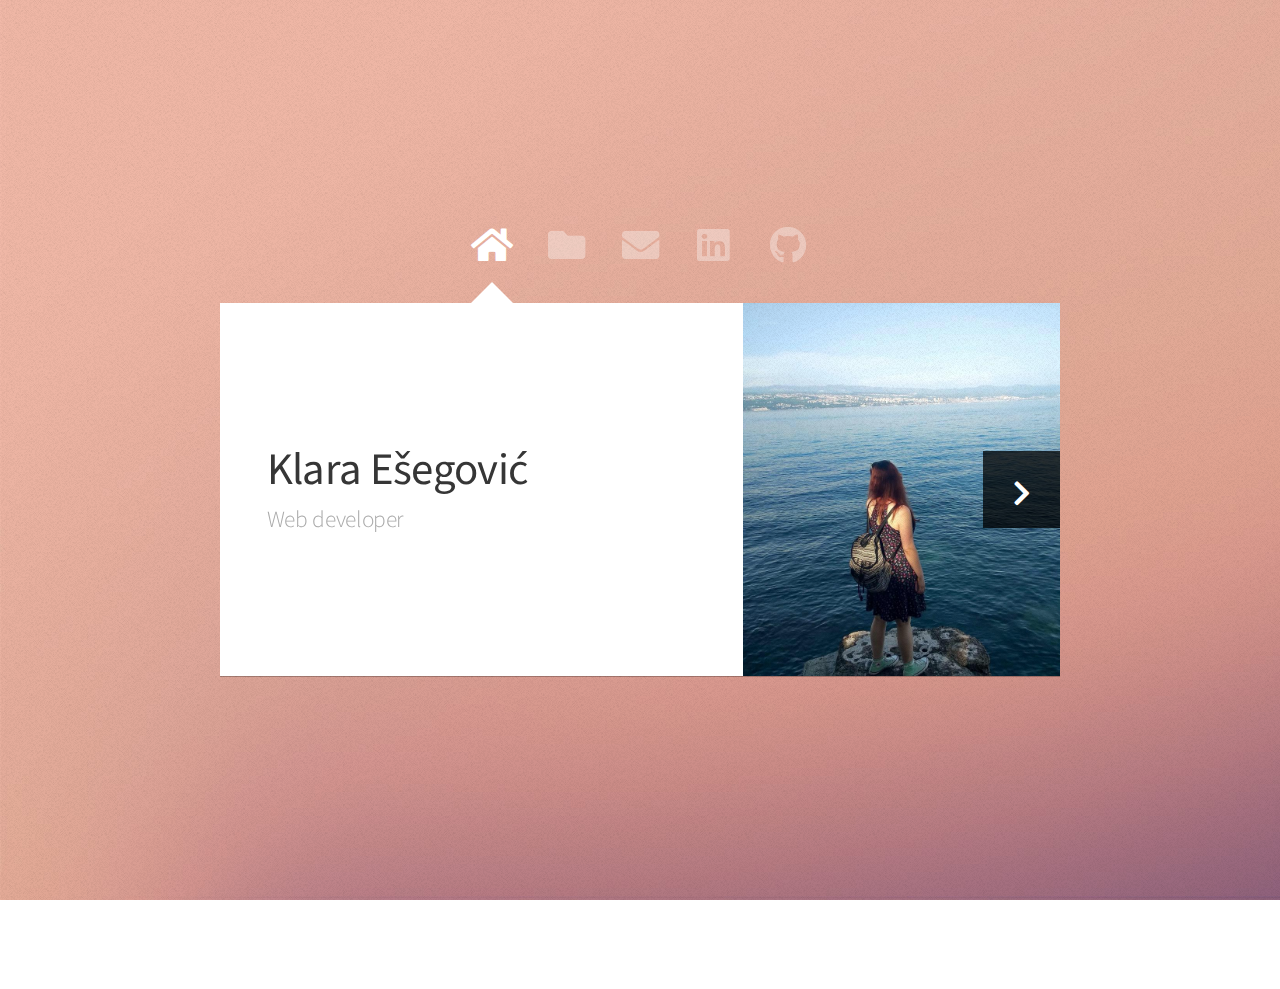
==== index.html @ ade0c9cc "Add files via upload" ====
<!DOCTYPE HTML>
<!--
	Astral by HTML5 UP
	html5up.net | @ajlkn
	Free for personal and commercial use under the CCA 3.0 license (html5up.net/license)
-->
<html>
	<head>
		<title>Klara Ešegović</title>
		<meta charset="utf-8" />
		<meta name="viewport" content="width=device-width, initial-scale=1, user-scalable=no" />
		<link rel="stylesheet" href="assets/css/main.css" />
		<link rel="icon" href="images/favicon.ico">
		<noscript><link rel="stylesheet" href="assets/css/noscript.css" /></noscript>
	</head>
	<body class="is-preload">

		<!-- Wrapper-->
			<div id="wrapper">

				<!-- Nav -->
					<nav id="nav">
						<a href="#" class="icon solid fa-home"><span>Home</span></a>
						<a href="#projects" class="icon solid fa-folder"><span>Projects</span></a>
						<a href="#contact" class="icon solid fa-envelope"><span>Contact</span></a>
						<a href="https://www.linkedin.com/in/klara-esegovic" class="icon brands fa-linkedin" target="_blank"><span>Linkedin</span></a>
						<a href="https://github.com/Klara-E" class="icon brands fa-github" target="_blank"><span>GitHub</span></a>
					</nav>

				<!-- Main -->
					<div id="main">

						<!-- Me -->
							<article id="home" class="panel intro">
								<header>
									<h1>Klara Ešegović</h1>
									<p>Web developer</p>
								</header>
								<a href="#projects" class="jumplink pic">
									<span class="arrow icon solid fa-chevron-right"><span>See my projects</span></span>
									<img src="images/me.jpg" alt="" />
								</a>
							</article>

						<!-- Projects -->
							<article id="projects" class="panel">
								<header>
									<h2>Projects</h2>
								</header>
								<p>
									Coming soon...
								</p>
								<section>
										<!--<div class="row">
										<div class="col-4 col-6-medium col-12-small">
											<a href="#" class="image fit"><img src="images/pic01.jpg" alt=""></a>
										</div>
										<div class="col-4 col-6-medium col-12-small">
											<a href="#" class="image fit"><img src="images/pic02.jpg" alt=""></a>
										</div>
										<div class="col-4 col-6-medium col-12-small">
											<a href="#" class="image fit"><img src="images/pic03.jpg" alt=""></a>
										</div>
										<div class="col-4 col-6-medium col-12-small">
											<a href="#" class="image fit"><img src="images/pic04.jpg" alt=""></a>
										</div>
										<div class="col-4 col-6-medium col-12-small">
											<a href="#" class="image fit"><img src="images/pic05.jpg" alt=""></a>
										</div>
										<div class="col-4 col-6-medium col-12-small">
											<a href="#" class="image fit"><img src="images/pic06.jpg" alt=""></a>
										</div>
										<div class="col-4 col-6-medium col-12-small">
											<a href="#" class="image fit"><img src="images/pic07.jpg" alt=""></a>
										</div>
										<div class="col-4 col-6-medium col-12-small">
											<a href="#" class="image fit"><img src="images/pic08.jpg" alt=""></a>
										</div>
										<div class="col-4 col-6-medium col-12-small">
											<a href="#" class="image fit"><img src="images/pic09.jpg" alt=""></a>
										</div>
										<div class="col-4 col-6-medium col-12-small">
											<a href="#" class="image fit"><img src="images/pic10.jpg" alt=""></a>
										</div>
										<div class="col-4 col-6-medium col-12-small">
											<a href="#" class="image fit"><img src="images/pic11.jpg" alt=""></a>
										</div>
										<div class="col-4 col-6-medium col-12-small">
											<a href="#" class="image fit"><img src="images/pic12.jpg" alt=""></a>
										</div>
									</div>-->
								</section>
							</article>

						<!-- Contact -->
							<article id="contact" class="panel">
								<header>
									<h2>Contact Me</h2>
								</header>
									<form action="mailto:klara.esegovic@gmail.com" method="post" enctype="text/plain"
									<div>
										<div class="row">
											<div class="col-6 col-12-medium">
												<input type="text" name="name" placeholder="Name" />
											</div>
											<div class="col-6 col-12-medium">
												<input type="text" name="email" placeholder="Email" />
											</div>
											<div class="col-12">
												<input type="text" name="subject" placeholder="Subject" />
											</div>
											<div class="col-12">
												<textarea name="message" placeholder="Message" rows="6"></textarea>
											</div>
											<div class="col-12">
												<input type="submit" value="Send Message" />
											</div>
										</div>
									</div>
								</form>
							</article>

					</div>

				<!-- Footer -->
					<div id="footer">
						<ul class="copyright">
							<li>&copy; 2022 Klara Ešegović.</li><li>Design: <a href="http://html5up.net">HTML5 UP</a></li>
						</ul>
					</div>

			</div>

		<!-- Scripts -->
			<script src="assets/js/jquery.min.js"></script>
			<script src="assets/js/browser.min.js"></script>
			<script src="assets/js/breakpoints.min.js"></script>
			<script src="assets/js/util.js"></script>
			<script src="assets/js/main.js"></script>

	</body>
</html>
---- assets/css/main.css ----
@import url("https://fonts.googleapis.com/css?family=Source+Sans+Pro:300,400,300italic,400italic");
@import url("fontawesome-all.min.css");

/*
	Astral by HTML5 UP
	html5up.net | @ajlkn
	Free for personal and commercial use under the CCA 3.0 license (html5up.net/license)
*/

html, body, div, span, applet, object,
iframe, h1, h2, h3, h4, h5, h6, p, blockquote,
pre, a, abbr, acronym, address, big, cite,
code, del, dfn, em, img, ins, kbd, q, s, samp,
small, strike, strong, sub, sup, tt, var, b,
u, i, center, dl, dt, dd, ol, ul, li, fieldset,
form, label, legend, table, caption, tbody,
tfoot, thead, tr, th, td, article, aside,
canvas, details, embed, figure, figcaption,
footer, header, hgroup, menu, nav, output, ruby,
section, summary, time, mark, audio, video {
	margin: 0;
	padding: 0;
	border: 0;
	font-size: 100%;
	font: inherit;
	vertical-align: baseline;}

article, aside, details, figcaption, figure,
footer, header, hgroup, menu, nav, section {
	display: block;}

body {
	line-height: 1;
}

ol, ul {
	list-style: none;
}

blockquote, q {
	quotes: none;
}

	blockquote:before, blockquote:after, q:before, q:after {
		content: '';
		content: none;
	}

table {
	border-collapse: collapse;
	border-spacing: 0;
}

body {
	-webkit-text-size-adjust: none;
}

mark {
	background-color: transparent;
	color: inherit;
}

input::-moz-focus-inner {
	border: 0;
	padding: 0;
}

input, select, textarea {
	-moz-appearance: none;
	-webkit-appearance: none;
	-ms-appearance: none;
	appearance: none;
}

/* Row */

	.row {
		display: flex;
		flex-wrap: wrap;
		box-sizing: border-box;
		align-items: stretch;
	}

		.row > * {
			box-sizing: border-box;
		}

		.row.gtr-uniform > * > :last-child {
			margin-bottom: 0;
		}

		.row.aln-left {
			justify-content: flex-start;
		}

		.row.aln-center {
			justify-content: center;
		}

		.row.aln-right {
			justify-content: flex-end;
		}

		.row.aln-top {
			align-items: flex-start;
		}

		.row.aln-middle {
			align-items: center;
		}

		.row.aln-bottom {
			align-items: flex-end;
		}

		.row > .imp {
			order: -1;
		}

		.row > .col-1 {
			width: 8.33333%;
		}

		.row > .off-1 {
			margin-left: 8.33333%;
		}

		.row > .col-2 {
			width: 16.66667%;
		}

		.row > .off-2 {
			margin-left: 16.66667%;
		}

		.row > .col-3 {
			width: 25%;
		}

		.row > .off-3 {
			margin-left: 25%;
		}

		.row > .col-4 {
			width: 33.33333%;
		}

		.row > .off-4 {
			margin-left: 33.33333%;
		}

		.row > .col-5 {
			width: 41.66667%;
		}

		.row > .off-5 {
			margin-left: 41.66667%;
		}

		.row > .col-6 {
			width: 50%;
		}

		.row > .off-6 {
			margin-left: 50%;
		}

		.row > .col-7 {
			width: 58.33333%;
		}

		.row > .off-7 {
			margin-left: 58.33333%;
		}

		.row > .col-8 {
			width: 66.66667%;
		}

		.row > .off-8 {
			margin-left: 66.66667%;
		}

		.row > .col-9 {
			width: 75%;
		}

		.row > .off-9 {
			margin-left: 75%;
		}

		.row > .col-10 {
			width: 83.33333%;
		}

		.row > .off-10 {
			margin-left: 83.33333%;
		}

		.row > .col-11 {
			width: 91.66667%;
		}

		.row > .off-11 {
			margin-left: 91.66667%;
		}

		.row > .col-12 {
			width: 100%;
		}

		.row > .off-12 {
			margin-left: 100%;
		}

		.row.gtr-0 {
			margin-top: 0em;
			margin-left: 0em;
		}

			.row.gtr-0 > * {
				padding: 0em 0 0 0em;
			}

			.row.gtr-0.gtr-uniform {
				margin-top: 0em;
			}

				.row.gtr-0.gtr-uniform > * {
					padding-top: 0em;
				}

		.row.gtr-25 {
			margin-top: -0.3125em;
			margin-left: -0.3125em;
		}

			.row.gtr-25 > * {
				padding: 0.3125em 0 0 0.3125em;
			}

			.row.gtr-25.gtr-uniform {
				margin-top: -0.3125em;
			}

				.row.gtr-25.gtr-uniform > * {
					padding-top: 0.3125em;
				}

		.row.gtr-50 {
			margin-top: -0.625em;
			margin-left: -0.625em;
		}

			.row.gtr-50 > * {
				padding: 0.625em 0 0 0.625em;
			}

			.row.gtr-50.gtr-uniform {
				margin-top: -0.625em;
			}

				.row.gtr-50.gtr-uniform > * {
					padding-top: 0.625em;
				}

		.row {
			margin-top: -1.25em;
			margin-left: -1.25em;
		}

			.row > * {
				padding: 1.25em 0 0 1.25em;
			}

			.row.gtr-uniform {
				margin-top: -1.25em;
			}

				.row.gtr-uniform > * {
					padding-top: 1.25em;
				}

		.row.gtr-150 {
			margin-top: -1.875em;
			margin-left: -1.875em;
		}

			.row.gtr-150 > * {
				padding: 1.875em 0 0 1.875em;
			}

			.row.gtr-150.gtr-uniform {
				margin-top: -1.875em;
			}

				.row.gtr-150.gtr-uniform > * {
					padding-top: 1.875em;
				}

		.row.gtr-200 {
			margin-top: -2.5em;
			margin-left: -2.5em;
		}

			.row.gtr-200 > * {
				padding: 2.5em 0 0 2.5em;
			}

			.row.gtr-200.gtr-uniform {
				margin-top: -2.5em;
			}

				.row.gtr-200.gtr-uniform > * {
					padding-top: 2.5em;
				}

		@media screen and (max-width: 1680px) {

			.row {
				display: flex;
				flex-wrap: wrap;
				box-sizing: border-box;
				align-items: stretch;
			}

				.row > * {
					box-sizing: border-box;
				}

				.row.gtr-uniform > * > :last-child {
					margin-bottom: 0;
				}

				.row.aln-left {
					justify-content: flex-start;
				}

				.row.aln-center {
					justify-content: center;
				}

				.row.aln-right {
					justify-content: flex-end;
				}

				.row.aln-top {
					align-items: flex-start;
				}

				.row.aln-middle {
					align-items: center;
				}

				.row.aln-bottom {
					align-items: flex-end;
				}

				.row > .imp-xlarge {
					order: -1;
				}

				.row > .col-1-xlarge {
					width: 8.33333%;
				}

				.row > .off-1-xlarge {
					margin-left: 8.33333%;
				}

				.row > .col-2-xlarge {
					width: 16.66667%;
				}

				.row > .off-2-xlarge {
					margin-left: 16.66667%;
				}

				.row > .col-3-xlarge {
					width: 25%;
				}

				.row > .off-3-xlarge {
					margin-left: 25%;
				}

				.row > .col-4-xlarge {
					width: 33.33333%;
				}

				.row > .off-4-xlarge {
					margin-left: 33.33333%;
				}

				.row > .col-5-xlarge {
					width: 41.66667%;
				}

				.row > .off-5-xlarge {
					margin-left: 41.66667%;
				}

				.row > .col-6-xlarge {
					width: 50%;
				}

				.row > .off-6-xlarge {
					margin-left: 50%;
				}

				.row > .col-7-xlarge {
					width: 58.33333%;
				}

				.row > .off-7-xlarge {
					margin-left: 58.33333%;
				}

				.row > .col-8-xlarge {
					width: 66.66667%;
				}

				.row > .off-8-xlarge {
					margin-left: 66.66667%;
				}

				.row > .col-9-xlarge {
					width: 75%;
				}

				.row > .off-9-xlarge {
					margin-left: 75%;
				}

				.row > .col-10-xlarge {
					width: 83.33333%;
				}

				.row > .off-10-xlarge {
					margin-left: 83.33333%;
				}

				.row > .col-11-xlarge {
					width: 91.66667%;
				}

				.row > .off-11-xlarge {
					margin-left: 91.66667%;
				}

				.row > .col-12-xlarge {
					width: 100%;
				}

				.row > .off-12-xlarge {
					margin-left: 100%;
				}

				.row.gtr-0 {
					margin-top: 0em;
					margin-left: 0em;
				}

					.row.gtr-0 > * {
						padding: 0em 0 0 0em;
					}

					.row.gtr-0.gtr-uniform {
						margin-top: 0em;
					}

						.row.gtr-0.gtr-uniform > * {
							padding-top: 0em;
						}

				.row.gtr-25 {
					margin-top: -0.3125em;
					margin-left: -0.3125em;
				}

					.row.gtr-25 > * {
						padding: 0.3125em 0 0 0.3125em;
					}

					.row.gtr-25.gtr-uniform {
						margin-top: -0.3125em;
					}

						.row.gtr-25.gtr-uniform > * {
							padding-top: 0.3125em;
						}

				.row.gtr-50 {
					margin-top: -0.625em;
					margin-left: -0.625em;
				}

					.row.gtr-50 > * {
						padding: 0.625em 0 0 0.625em;
					}

					.row.gtr-50.gtr-uniform {
						margin-top: -0.625em;
					}

						.row.gtr-50.gtr-uniform > * {
							padding-top: 0.625em;
						}

				.row {
					margin-top: -1.25em;
					margin-left: -1.25em;
				}

					.row > * {
						padding: 1.25em 0 0 1.25em;
					}

					.row.gtr-uniform {
						margin-top: -1.25em;
					}

						.row.gtr-uniform > * {
							padding-top: 1.25em;
						}

				.row.gtr-150 {
					margin-top: -1.875em;
					margin-left: -1.875em;
				}

					.row.gtr-150 > * {
						padding: 1.875em 0 0 1.875em;
					}

					.row.gtr-150.gtr-uniform {
						margin-top: -1.875em;
					}

						.row.gtr-150.gtr-uniform > * {
							padding-top: 1.875em;
						}

				.row.gtr-200 {
					margin-top: -2.5em;
					margin-left: -2.5em;
				}

					.row.gtr-200 > * {
						padding: 2.5em 0 0 2.5em;
					}

					.row.gtr-200.gtr-uniform {
						margin-top: -2.5em;
					}

						.row.gtr-200.gtr-uniform > * {
							padding-top: 2.5em;
						}

		}

		@media screen and (max-width: 1280px) {

			.row {
				display: flex;
				flex-wrap: wrap;
				box-sizing: border-box;
				align-items: stretch;
			}

				.row > * {
					box-sizing: border-box;
				}

				.row.gtr-uniform > * > :last-child {
					margin-bottom: 0;
				}

				.row.aln-left {
					justify-content: flex-start;
				}

				.row.aln-center {
					justify-content: center;
				}

				.row.aln-right {
					justify-content: flex-end;
				}

				.row.aln-top {
					align-items: flex-start;
				}

				.row.aln-middle {
					align-items: center;
				}

				.row.aln-bottom {
					align-items: flex-end;
				}

				.row > .imp-large {
					order: -1;
				}

				.row > .col-1-large {
					width: 8.33333%;
				}

				.row > .off-1-large {
					margin-left: 8.33333%;
				}

				.row > .col-2-large {
					width: 16.66667%;
				}

				.row > .off-2-large {
					margin-left: 16.66667%;
				}

				.row > .col-3-large {
					width: 25%;
				}

				.row > .off-3-large {
					margin-left: 25%;
				}

				.row > .col-4-large {
					width: 33.33333%;
				}

				.row > .off-4-large {
					margin-left: 33.33333%;
				}

				.row > .col-5-large {
					width: 41.66667%;
				}

				.row > .off-5-large {
					margin-left: 41.66667%;
				}

				.row > .col-6-large {
					width: 50%;
				}

				.row > .off-6-large {
					margin-left: 50%;
				}

				.row > .col-7-large {
					width: 58.33333%;
				}

				.row > .off-7-large {
					margin-left: 58.33333%;
				}

				.row > .col-8-large {
					width: 66.66667%;
				}

				.row > .off-8-large {
					margin-left: 66.66667%;
				}

				.row > .col-9-large {
					width: 75%;
				}

				.row > .off-9-large {
					margin-left: 75%;
				}

				.row > .col-10-large {
					width: 83.33333%;
				}

				.row > .off-10-large {
					margin-left: 83.33333%;
				}

				.row > .col-11-large {
					width: 91.66667%;
				}

				.row > .off-11-large {
					margin-left: 91.66667%;
				}

				.row > .col-12-large {
					width: 100%;
				}

				.row > .off-12-large {
					margin-left: 100%;
				}

				.row.gtr-0 {
					margin-top: 0em;
					margin-left: 0em;
				}

					.row.gtr-0 > * {
						padding: 0em 0 0 0em;
					}

					.row.gtr-0.gtr-uniform {
						margin-top: 0em;
					}

						.row.gtr-0.gtr-uniform > * {
							padding-top: 0em;
						}

				.row.gtr-25 {
					margin-top: -0.3125em;
					margin-left: -0.3125em;
				}

					.row.gtr-25 > * {
						padding: 0.3125em 0 0 0.3125em;
					}

					.row.gtr-25.gtr-uniform {
						margin-top: -0.3125em;
					}

						.row.gtr-25.gtr-uniform > * {
							padding-top: 0.3125em;
						}

				.row.gtr-50 {
					margin-top: -0.625em;
					margin-left: -0.625em;
				}

					.row.gtr-50 > * {
						padding: 0.625em 0 0 0.625em;
					}

					.row.gtr-50.gtr-uniform {
						margin-top: -0.625em;
					}

						.row.gtr-50.gtr-uniform > * {
							padding-top: 0.625em;
						}

				.row {
					margin-top: -1.25em;
					margin-left: -1.25em;
				}

					.row > * {
						padding: 1.25em 0 0 1.25em;
					}

					.row.gtr-uniform {
						margin-top: -1.25em;
					}

						.row.gtr-uniform > * {
							padding-top: 1.25em;
						}

				.row.gtr-150 {
					margin-top: -1.875em;
					margin-left: -1.875em;
				}

					.row.gtr-150 > * {
						padding: 1.875em 0 0 1.875em;
					}

					.row.gtr-150.gtr-uniform {
						margin-top: -1.875em;
					}

						.row.gtr-150.gtr-uniform > * {
							padding-top: 1.875em;
						}

				.row.gtr-200 {
					margin-top: -2.5em;
					margin-left: -2.5em;
				}

					.row.gtr-200 > * {
						padding: 2.5em 0 0 2.5em;
					}

					.row.gtr-200.gtr-uniform {
						margin-top: -2.5em;
					}

						.row.gtr-200.gtr-uniform > * {
							padding-top: 2.5em;
						}

		}

		@media screen and (max-width: 980px) {

			.row {
				display: flex;
				flex-wrap: wrap;
				box-sizing: border-box;
				align-items: stretch;
			}

				.row > * {
					box-sizing: border-box;
				}

				.row.gtr-uniform > * > :last-child {
					margin-bottom: 0;
				}

				.row.aln-left {
					justify-content: flex-start;
				}

				.row.aln-center {
					justify-content: center;
				}

				.row.aln-right {
					justify-content: flex-end;
				}

				.row.aln-top {
					align-items: flex-start;
				}

				.row.aln-middle {
					align-items: center;
				}

				.row.aln-bottom {
					align-items: flex-end;
				}

				.row > .imp-medium {
					order: -1;
				}

				.row > .col-1-medium {
					width: 8.33333%;
				}

				.row > .off-1-medium {
					margin-left: 8.33333%;
				}

				.row > .col-2-medium {
					width: 16.66667%;
				}

				.row > .off-2-medium {
					margin-left: 16.66667%;
				}

				.row > .col-3-medium {
					width: 25%;
				}

				.row > .off-3-medium {
					margin-left: 25%;
				}

				.row > .col-4-medium {
					width: 33.33333%;
				}

				.row > .off-4-medium {
					margin-left: 33.33333%;
				}

				.row > .col-5-medium {
					width: 41.66667%;
				}

				.row > .off-5-medium {
					margin-left: 41.66667%;
				}

				.row > .col-6-medium {
					width: 50%;
				}

				.row > .off-6-medium {
					margin-left: 50%;
				}

				.row > .col-7-medium {
					width: 58.33333%;
				}

				.row > .off-7-medium {
					margin-left: 58.33333%;
				}

				.row > .col-8-medium {
					width: 66.66667%;
				}

				.row > .off-8-medium {
					margin-left: 66.66667%;
				}

				.row > .col-9-medium {
					width: 75%;
				}

				.row > .off-9-medium {
					margin-left: 75%;
				}

				.row > .col-10-medium {
					width: 83.33333%;
				}

				.row > .off-10-medium {
					margin-left: 83.33333%;
				}

				.row > .col-11-medium {
					width: 91.66667%;
				}

				.row > .off-11-medium {
					margin-left: 91.66667%;
				}

				.row > .col-12-medium {
					width: 100%;
				}

				.row > .off-12-medium {
					margin-left: 100%;
				}

				.row.gtr-0 {
					margin-top: 0em;
					margin-left: 0em;
				}

					.row.gtr-0 > * {
						padding: 0em 0 0 0em;
					}

					.row.gtr-0.gtr-uniform {
						margin-top: 0em;
					}

						.row.gtr-0.gtr-uniform > * {
							padding-top: 0em;
						}

				.row.gtr-25 {
					margin-top: -0.3125em;
					margin-left: -0.3125em;
				}

					.row.gtr-25 > * {
						padding: 0.3125em 0 0 0.3125em;
					}

					.row.gtr-25.gtr-uniform {
						margin-top: -0.3125em;
					}

						.row.gtr-25.gtr-uniform > * {
							padding-top: 0.3125em;
						}

				.row.gtr-50 {
					margin-top: -0.625em;
					margin-left: -0.625em;
				}

					.row.gtr-50 > * {
						padding: 0.625em 0 0 0.625em;
					}

					.row.gtr-50.gtr-uniform {
						margin-top: -0.625em;
					}

						.row.gtr-50.gtr-uniform > * {
							padding-top: 0.625em;
						}

				.row {
					margin-top: -1.25em;
					margin-left: -1.25em;
				}

					.row > * {
						padding: 1.25em 0 0 1.25em;
					}

					.row.gtr-uniform {
						margin-top: -1.25em;
					}

						.row.gtr-uniform > * {
							padding-top: 1.25em;
						}

				.row.gtr-150 {
					margin-top: -1.875em;
					margin-left: -1.875em;
				}

					.row.gtr-150 > * {
						padding: 1.875em 0 0 1.875em;
					}

					.row.gtr-150.gtr-uniform {
						margin-top: -1.875em;
					}

						.row.gtr-150.gtr-uniform > * {
							padding-top: 1.875em;
						}

				.row.gtr-200 {
					margin-top: -2.5em;
					margin-left: -2.5em;
				}

					.row.gtr-200 > * {
						padding: 2.5em 0 0 2.5em;
					}

					.row.gtr-200.gtr-uniform {
						margin-top: -2.5em;
					}

						.row.gtr-200.gtr-uniform > * {
							padding-top: 2.5em;
						}

		}

		@media screen and (max-width: 736px) {

			.row {
				display: flex;
				flex-wrap: wrap;
				box-sizing: border-box;
				align-items: stretch;
			}

				.row > * {
					box-sizing: border-box;
				}

				.row.gtr-uniform > * > :last-child {
					margin-bottom: 0;
				}

				.row.aln-left {
					justify-content: flex-start;
				}

				.row.aln-center {
					justify-content: center;
				}

				.row.aln-right {
					justify-content: flex-end;
				}

				.row.aln-top {
					align-items: flex-start;
				}

				.row.aln-middle {
					align-items: center;
				}

				.row.aln-bottom {
					align-items: flex-end;
				}

				.row > .imp-small {
					order: -1;
				}

				.row > .col-1-small {
					width: 8.33333%;
				}

				.row > .off-1-small {
					margin-left: 8.33333%;
				}

				.row > .col-2-small {
					width: 16.66667%;
				}

				.row > .off-2-small {
					margin-left: 16.66667%;
				}

				.row > .col-3-small {
					width: 25%;
				}

				.row > .off-3-small {
					margin-left: 25%;
				}

				.row > .col-4-small {
					width: 33.33333%;
				}

				.row > .off-4-small {
					margin-left: 33.33333%;
				}

				.row > .col-5-small {
					width: 41.66667%;
				}

				.row > .off-5-small {
					margin-left: 41.66667%;
				}

				.row > .col-6-small {
					width: 50%;
				}

				.row > .off-6-small {
					margin-left: 50%;
				}

				.row > .col-7-small {
					width: 58.33333%;
				}

				.row > .off-7-small {
					margin-left: 58.33333%;
				}

				.row > .col-8-small {
					width: 66.66667%;
				}

				.row > .off-8-small {
					margin-left: 66.66667%;
				}

				.row > .col-9-small {
					width: 75%;
				}

				.row > .off-9-small {
					margin-left: 75%;
				}

				.row > .col-10-small {
					width: 83.33333%;
				}

				.row > .off-10-small {
					margin-left: 83.33333%;
				}

				.row > .col-11-small {
					width: 91.66667%;
				}

				.row > .off-11-small {
					margin-left: 91.66667%;
				}

				.row > .col-12-small {
					width: 100%;
				}

				.row > .off-12-small {
					margin-left: 100%;
				}

				.row.gtr-0 {
					margin-top: 0em;
					margin-left: 0em;
				}

					.row.gtr-0 > * {
						padding: 0em 0 0 0em;
					}

					.row.gtr-0.gtr-uniform {
						margin-top: 0em;
					}

						.row.gtr-0.gtr-uniform > * {
							padding-top: 0em;
						}

				.row.gtr-25 {
					margin-top: -0.3125em;
					margin-left: -0.3125em;
				}

					.row.gtr-25 > * {
						padding: 0.3125em 0 0 0.3125em;
					}

					.row.gtr-25.gtr-uniform {
						margin-top: -0.3125em;
					}

						.row.gtr-25.gtr-uniform > * {
							padding-top: 0.3125em;
						}

				.row.gtr-50 {
					margin-top: -0.625em;
					margin-left: -0.625em;
				}

					.row.gtr-50 > * {
						padding: 0.625em 0 0 0.625em;
					}

					.row.gtr-50.gtr-uniform {
						margin-top: -0.625em;
					}

						.row.gtr-50.gtr-uniform > * {
							padding-top: 0.625em;
						}

				.row {
					margin-top: -1.25em;
					margin-left: -1.25em;
				}

					.row > * {
						padding: 1.25em 0 0 1.25em;
					}

					.row.gtr-uniform {
						margin-top: -1.25em;
					}

						.row.gtr-uniform > * {
							padding-top: 1.25em;
						}

				.row.gtr-150 {
					margin-top: -1.875em;
					margin-left: -1.875em;
				}

					.row.gtr-150 > * {
						padding: 1.875em 0 0 1.875em;
					}

					.row.gtr-150.gtr-uniform {
						margin-top: -1.875em;
					}

						.row.gtr-150.gtr-uniform > * {
							padding-top: 1.875em;
						}

				.row.gtr-200 {
					margin-top: -2.5em;
					margin-left: -2.5em;
				}

					.row.gtr-200 > * {
						padding: 2.5em 0 0 2.5em;
					}

					.row.gtr-200.gtr-uniform {
						margin-top: -2.5em;
					}

						.row.gtr-200.gtr-uniform > * {
							padding-top: 2.5em;
						}

		}

/* Basic */

	html {
		box-sizing: border-box;
	}

	*, *:before, *:after {
		box-sizing: inherit;
	}

	body {
		background-image: url("images/overlay.png"), url("images/bg.jpg");
		background-repeat: repeat, no-repeat;
		background-size: auto, 100% 100%;
		background-attachment: fixed;
		overflow-y: scroll;
	}

		body.is-preload *, body.is-preload *:before, body.is-preload *:after {
			-moz-animation: none !important;
			-webkit-animation: none !important;
			-ms-animation: none !important;
			animation: none !important;
			-moz-transition: none !important;
			-webkit-transition: none !important;
			-ms-transition: none !important;
			transition: none !important;
		}

	body, input, textarea, select {
		font-family: 'Source Sans Pro', sans-serif;
		font-weight: 300;
		color: #777777;
		font-size: 20pt;
		line-height: 1.75em;
	}

		@media screen and (max-width: 1680px) {

			body, input, textarea, select {
				font-size: 15pt;
			}

		}

		@media screen and (max-width: 1280px) {

			body, input, textarea, select {
				font-size: 14pt;
			}

		}

		@media screen and (max-width: 736px) {

			body, input, textarea, select {
				font-size: 12pt;
			}

		}

		@media screen and (max-width: 360px) {

			body, input, textarea, select {
				font-size: 11pt;
			}

		}

	strong, b, h1, h2, h3, h4, h5, h6 {
		font-weight: 400;
		color: #363636;
	}

	h1 {
		font-size: 2.4em;
		letter-spacing: -0.015em;
	}

	h2 {
		font-size: 1.8em;
		letter-spacing: -0.015em;
	}

	h3, h4, h5, h6 {
		font-size: 1.25em;
		letter-spacing: -0.015em;
	}

	@media screen and (max-width: 736px) {

		h1 {
			font-size: 1.75em;
		}

		h2 {
			font-size: 1.375em;
		}

		h3, h4, h5, h6 {
			font-size: 1em;
		}

	}

	blockquote {
		border-left: solid 0.5em #ddd;
		padding: 1em 0 1em 2em;
		font-style: italic;
	}

	em, i {
		font-style: italic;
	}

	hr {
		border: 0;
		border-top: solid 1px #ddd;
		padding: 1.5em 0 0 0;
		margin: 1.75em 0 0 0;
	}

	sub {
		position: relative;
		top: 0.5em;
		font-size: 0.8em;
	}

	sup {
		position: relative;
		top: -0.5em;
		font-size: 0.8em;
	}

	br.clear {
		clear: both;
	}

	p, ul, ol, dl, table, blockquote, form {
		margin-bottom: 2em;
	}

/* Table */

	table {
		width: 100%;
	}

		table.default tbody tr {
			border-bottom: solid 1px #f4f4f4;
		}

		table.default td {
			padding: 0.5em 1em 0.5em 1em;
		}

		table.default th {
			text-align: left;
			font-weight: 400;
			padding: 0.5em 1em 0.5em 1em;
		}

		table.default thead {
			border-bottom: solid 2px #f4f4f4;
		}

/* Form */

	form label {
		display: block;
		font-weight: 400;
		color: #363636;
		margin: 0 0 1em 0;
	}

	form input[type="text"],
	form input[type="email"],
	form input[type="password"],
	form select,
	form textarea {
		-webkit-appearance: none;
		border: 0;
		background: #f4f4f4;
		padding: 0.75em;
		width: 100%;
		-moz-transition: background-color .25s ease-in-out;
		-webkit-transition: background-color .25s ease-in-out;
		-ms-transition: background-color .25s ease-in-out;
		transition: background-color .25s ease-in-out;
	}

		form input[type="text"]:focus,
		form input[type="email"]:focus,
		form input[type="password"]:focus,
		form select:focus,
		form textarea:focus {
			background: #f8f8f8;
		}

	form input[type="text"],
	form input[type="email"],
	form input[type="password"],
	form select {
		line-height: 1.35em;
	}

	form ::-webkit-input-placeholder {
		color: #999;
	}

	form :-moz-placeholder {
		color: #999;
	}

	form ::-moz-placeholder {
		color: #999;
	}

	form :-ms-input-placeholder {
		color: #999;
	}

/* Section/Article */

	section, article {
		margin-bottom: 3em;
	}

		section > :last-child, section:last-child, article > :last-child, article:last-child {
			margin-bottom: 0;
		}

	header {
		margin: 0 0 1.5em 0;
	}

		header > p {
			margin: 0.5em 0 0 0;
			color: #aaa;
		}

		@media screen and (max-width: 736px) {

			header {
				margin: 0 0 1em 0;
			}

		}

/* Image */

	.image {
		display: inline-block;
	}

		.image img {
			display: block;
			width: 100%;
		}

		.image.fit {
			display: block;
			width: 100%;
		}

		.image.featured {
			display: block;
			width: 100%;
			margin: 0 0 2em 0;
		}

		.image.left {
			float: left;
			margin: 0 2em 2em 0;
		}

		.image.centered {
			display: block;
			margin: 0 0 2em 0;
		}

			.image.centered img {
				margin: 0 auto;
				width: auto;
			}

/* Button */

	input[type="button"],
	input[type="submit"],
	input[type="reset"],
	button,
	.button {
		-moz-transition: background-color .25s ease-in-out;
		-webkit-transition: background-color .25s ease-in-out;
		-ms-transition: background-color .25s ease-in-out;
		transition: background-color .25s ease-in-out;
		-webkit-appearance: none;
		display: inline-block;
		background-color: #222222;
		color: #ffffff;
		border: 0;
		cursor: pointer;
		outline: 0;
		padding: 0.7em 1.5em 0.7em 1.5em;
	}

		input[type="button"]:hover,
		input[type="submit"]:hover,
		input[type="reset"]:hover,
		button:hover,
		.button:hover {
			background-color: #333333;
		}

		input[type="button"]:active,
		input[type="submit"]:active,
		input[type="reset"]:active,
		button:active,
		.button:active {
			background-color: #444444;
		}

		input[type="button"].alt,
		input[type="submit"].alt,
		input[type="reset"].alt,
		button.alt,
		.button.alt {
			background-color: #777777;
		}

			input[type="button"].alt:hover,
			input[type="submit"].alt:hover,
			input[type="reset"].alt:hover,
			button.alt:hover,
			.button.alt:hover {
				background-color: #888888;
			}

			input[type="button"].alt:active,
			input[type="submit"].alt:active,
			input[type="reset"].alt:active,
			button.alt:active,
			.button.alt:active {
				background-color: #999999;
			}

		input[type="button"].small,
		input[type="submit"].small,
		input[type="reset"].small,
		button.small,
		.button.small {
			font-size: 0.75em;
		}

		input[type="button"].large,
		input[type="submit"].large,
		input[type="reset"].large,
		button.large,
		.button.large {
			font-size: 1.25em;
			padding: 0.5em 1.25em 0.5em 1.25em;
		}

		input[type="button"].xlarge,
		input[type="submit"].xlarge,
		input[type="reset"].xlarge,
		button.xlarge,
		.button.xlarge {
			font-size: 1.5em;
			padding: 0.5em 1.25em 0.5em 1.25em;
		}

		@media screen and (max-width: 736px) {

			input[type="button"],
			input[type="submit"],
			input[type="reset"],
			button,
			.button {
				width: 100%;
			}

		}

/* List */

	ul {
		list-style: disc;
		padding-left: 1em;
	}

		ul li {
			padding-left: 0.5em;
		}

	ol {
		list-style: decimal;
		padding-left: 1.25em;
	}

		ol li {
			padding-left: 0.25em;
		}

/* Actions */

	ul.actions {
		list-style: none;
		padding-left: 0;
	}

		ul.actions li {
			display: inline-block;
			padding-left: 0;
			margin: 0 0 0 0.5em;
		}

			ul.actions li:first-child {
				margin-left: 0;
			}

		@media screen and (max-width: 736px) {

			ul.actions li {
				display: block;
				margin: 0.75em 0 0 0;
			}

				ul.actions li:first-child {
					margin-top: 0;
				}

		}

/* Icons */

	.icon {
		text-decoration: none;
		position: relative;
		text-decoration: none;
	}

		.icon:before {
			-moz-osx-font-smoothing: grayscale;
			-webkit-font-smoothing: antialiased;
			display: inline-block;
			font-style: normal;
			font-variant: normal;
			text-rendering: auto;
			line-height: 1;
			text-transform: none !important;
			font-family: 'Font Awesome 5 Free';
			font-weight: 400;
		}

		.icon.solid:before {
			font-weight: 900;
		}

		.icon.brands:before {
			font-family: 'Font Awesome 5 Brands';
		}

		.icon:before {
			line-height: inherit;
		}

		.icon > .label {
			display: none;
		}

/* Nav */

	#nav {
		text-align: center;
		height: 4.25em;
		cursor: default;
	}

		#nav a {
			position: relative;
			display: inline-block;
			color: #ffffff;
			width: 1em;
			height: 1em;
			line-height: 0.9em;
			font-size: 2.5em;
			margin: 0 0.25em 0 0.25em;
			opacity: 0.35;
			outline: 0;
			-moz-transition: opacity .25s ease-in-out;
			-webkit-transition: opacity .25s ease-in-out;
			-ms-transition: opacity .25s ease-in-out;
			transition: opacity .25s ease-in-out;
		}

			#nav a.icon:before {
				padding-right: 0;
			}

			#nav a:before {
				font-size: 0.8em;
			}

			#nav a:after {
				content: '';
				display: block;
				position: absolute;
				left: 50%;
				bottom: -0.75em;
				margin-left: -0.5em;
				border-bottom: solid 0em #ffffff;
				border-left: solid 0.5em transparent;
				border-right: solid 0.5em transparent;
				-moz-transition: border-bottom-width .25s ease-in-out;
				-webkit-transition: border-bottom-width .25s ease-in-out;
				-ms-transition: border-bottom-width .25s ease-in-out;
				transition: border-bottom-width .25s ease-in-out;
			}

			#nav a span {
				display: block;
				position: absolute;
				background: #222222;
				color: #ffffff;
				top: -2.75em;
				font-size: 0.3em;
				height: 2.25em;
				line-height: 2.25em;
				left: 50%;
				opacity: 0;
				-moz-transition: opacity .25s ease-in-out;
				-webkit-transition: opacity .25s ease-in-out;
				-ms-transition: opacity .25s ease-in-out;
				transition: opacity .25s ease-in-out;
				width: 5.5em;
				margin-left: -2.75em;
			}

				#nav a span:after {
					content: '';
					display: block;
					position: absolute;
					bottom: -0.4em;
					left: 50%;
					margin-left: -0.6em;
					border-top: solid 0.6em #222222;
					border-left: solid 0.6em transparent;
					border-right: solid 0.6em transparent;
				}

			#nav a:hover {
				opacity: 1.0;
			}

				#nav a:hover span {
					opacity: 1.0;
				}

			#nav a.active {
				opacity: 1.0;
			}

				#nav a.active:after {
					border-bottom-width: 0.5em;
				}

		@media screen and (max-width: 980px) {

			#nav a span {
				display: none;
			}

		}

/* Wrapper */

	#wrapper {
		width: 45em;
		margin: 0 auto;
		min-height: 100vh;
		max-width: 100%;
		padding: 4em 0;
		display: -moz-flex;
		display: -webkit-flex;
		display: -ms-flex;
		display: flex;
		-moz-flex-direction: column;
		-webkit-flex-direction: column;
		-ms-flex-direction: column;
		flex-direction: column;
		-moz-align-items: center;
		-webkit-align-items: center;
		-ms-align-items: center;
		align-items: center;
		-moz-justify-content: center;
		-webkit-justify-content: center;
		-ms-justify-content: center;
		justify-content: center;
		-moz-transition: opacity 1s ease-in-out;
		-webkit-transition: opacity 1s ease-in-out;
		-ms-transition: opacity 1s ease-in-out;
		transition: opacity 1s ease-in-out;
	}

		body.is-preload #wrapper {
			opacity: 0;
		}

		@media screen and (max-width: 1280px) {

			#wrapper {
				padding: 3em 0;
				max-width: calc(100% - 6em);
			}

		}

		@media screen and (max-width: 980px) {

			#wrapper {
				padding: 1.5em 0;
				max-width: calc(100% - 8em);
			}

		}

		@media screen and (max-width: 736px) {

			#wrapper {
				padding: 1em 0;
				max-width: calc(100% - 2em);
			}

		}

		@media screen and (max-width: 360px) {

			#wrapper {
				padding: 1em 0;
				max-width: 100%;
			}

		}

/* Main */

	#main {
		position: relative;
		overflow: hidden;
		width: 100%;
		background: #ffffff;
		box-shadow: 0px 1px 0px 0px rgba(0, 0, 0, 0.25);
		-moz-transition: min-height 0.5s ease-in-out, max-height 0.5s ease-in-out;
		-webkit-transition: min-height 0.5s ease-in-out, max-height 0.5s ease-in-out;
		-ms-transition: min-height 0.5s ease-in-out, max-height 0.5s ease-in-out;
		transition: min-height 0.5s ease-in-out, max-height 0.5s ease-in-out;
	}

		#main > .panel {
			-moz-transition: opacity 0.25s ease-in-out;
			-webkit-transition: opacity 0.25s ease-in-out;
			-ms-transition: opacity 0.25s ease-in-out;
			transition: opacity 0.25s ease-in-out;
			margin-bottom: 0;
			position: relative;
			padding: 3.5em 2.5em 2.5em 2.5em;
			width: 100%;
		}

			#main > .panel.inactive {
				opacity: 0;
			}

			@media screen and (max-width: 736px) {

				#main > .panel {
					padding: 2em 1.5em 1.5em 1.5em;
				}

			}

			#main > .panel.intro {
				padding: 0;
				height: 20em;
				display: -moz-flex;
				display: -webkit-flex;
				display: -ms-flex;
				display: flex;
				-moz-flex-direction: row;
				-webkit-flex-direction: row;
				-ms-flex-direction: row;
				flex-direction: row;
				-moz-align-items: center;
				-webkit-align-items: center;
				-ms-align-items: center;
				align-items: center;
			}

				#main > .panel.intro .pic {
					text-decoration: none;
					position: relative;
					-moz-flex-grow: 0;
					-webkit-flex-grow: 0;
					-ms-flex-grow: 0;
					flex-grow: 0;
					-moz-flex-shrink: 0;
					-webkit-flex-shrink: 0;
					-ms-flex-shrink: 0;
					flex-shrink: 0;
					width: 17em;
					height: 100%;
				}

					#main > .panel.intro .pic:before {
						content: '';
						position: absolute;
						top: 0;
						left: 0;
						background: url("images/overlay.png");
						width: 100%;
						height: 100%;
						z-index: 1;
					}

					#main > .panel.intro .pic img {
						position: relative;
						display: block;
						position: absolute;
						top: 0;
						left: 0;
						width: 100%;
						height: 100%;
						-moz-object-fit: cover;
						-webkit-object-fit: cover;
						-ms-object-fit: cover;
						object-fit: cover;
						-moz-object-position: center;
						-webkit-object-position: center;
						-ms-object-position: center;
						object-position: center;
					}

					#main > .panel.intro .pic .arrow {
						display: block;
						position: absolute;
						right: 0;
						top: 50%;
						margin-top: -1.375em;
						width: 2.75em;
						height: 2.75em;
						background: #000;
						background: rgba(0, 0, 0, 0.75);
						color: #ffffff;
						text-align: center;
						line-height: 2.75em;
						font-size: 1.5em;
						z-index: 1;
						-moz-transition: width .15s ease-in-out, padding-right .15s ease-in-out;
						-webkit-transition: width .15s ease-in-out, padding-right .15s ease-in-out;
						-ms-transition: width .15s ease-in-out, padding-right .15s ease-in-out;
						transition: width .15s ease-in-out, padding-right .15s ease-in-out;
					}

						#main > .panel.intro .pic .arrow:before {
							position: relative;
							padding-right: 0;
							top: 0.125em;
						}

						#main > .panel.intro .pic .arrow span {
							display: block;
							text-indent: -9999px;
						}

					#main > .panel.intro .pic:hover .arrow {
						width: 3em;
						padding-right: 0.25em;
					}

				#main > .panel.intro header {
					-moz-flex-grow: 1;
					-webkit-flex-grow: 1;
					-ms-flex-grow: 1;
					flex-grow: 1;
					-moz-flex-shrink: 1;
					-webkit-flex-shrink: 1;
					-ms-flex-shrink: 1;
					flex-shrink: 1;
					padding: 3.5em 2.5em;
					margin-bottom: 0;
					width: 100%;
				}

					#main > .panel.intro header h1 {
						line-height: 1.25em;
						margin-bottom: 0;
					}

					#main > .panel.intro header p {
						letter-spacing: -0.015em;
						font-size: 1.25em;
						margin: 0.25em 0 0 0;
					}

				@media screen and (max-width: 980px) {

					#main > .panel.intro {
						-moz-flex-direction: column;
						-webkit-flex-direction: column;
						-ms-flex-direction: column;
						flex-direction: column;
						height: auto;
					}

						#main > .panel.intro .pic {
							height: 25em;
							width: 100%;
						}

						#main > .panel.intro header {
							padding: 4em;
							text-align: center;
						}

				}

				@media screen and (max-width: 736px) {

					#main > .panel.intro .pic {
						height: 20em;
					}

					#main > .panel.intro header {
						padding: 2.75em 2em 2.5em 2em;
					}

						#main > .panel.intro header p {
							font-size: 1em;
							margin: 0.25em 0 0 0;
						}

				}

/* Footer */

	#footer {
		color: rgba(255, 255, 255, 0.45);
		text-align: center;
		padding: 2em 0 0 0;
		font-size: 0.75em;
	}

		#footer a {
			color: #ddd;
			color: rgba(255, 255, 255, 0.65);
			-moz-transition: color .25s ease-in-out;
			-webkit-transition: color .25s ease-in-out;
			-ms-transition: color .25s ease-in-out;
			transition: color .25s ease-in-out;
		}

			#footer a:hover {
				color: white;
			}

		#footer .copyright {
			list-style: none;
			padding-left: 0;
		}

			#footer .copyright li {
				display: inline-block;
				padding-left: 1em;
				margin-left: 1em;
				border-left: solid 1px rgba(255, 255, 255, 0.25);
				line-height: 1;
			}

				#footer .copyright li:first-child {
					padding-left: 0;
					margin-left: 0;
					border-left: 0;
				}

		@media screen and (max-width: 736px) {

			#footer .copyright li {
				padding-left: 0.5em;
				margin-left: 0.5em;
			}

		}
---- assets/css/noscript.css ----
/*
	Astral by HTML5 UP
	html5up.net | @ajlkn
	Free for personal and commercial use under the CCA 3.0 license (html5up.net/license)
*/

/* Wrapper */

	#wrapper {
		opacity: 1 !important;
	}

/* Nav */

	#nav a {
		opacity: 1.0;
	}

		#nav a:before, #nav a:after {
			display: none;
		}

		#nav a span {
			top: 0;
			opacity: 1.0;
		}

			#nav a span:after {
				display: none;
			}

/* Main */

	#main {
		background: none;
		box-shadow: none;
	}

		#main > .panel {
			background: #ffffff;
			margin-bottom: 2em;
		}

			#main > .panel:last-child {
				margin-bottom: 0;
			}
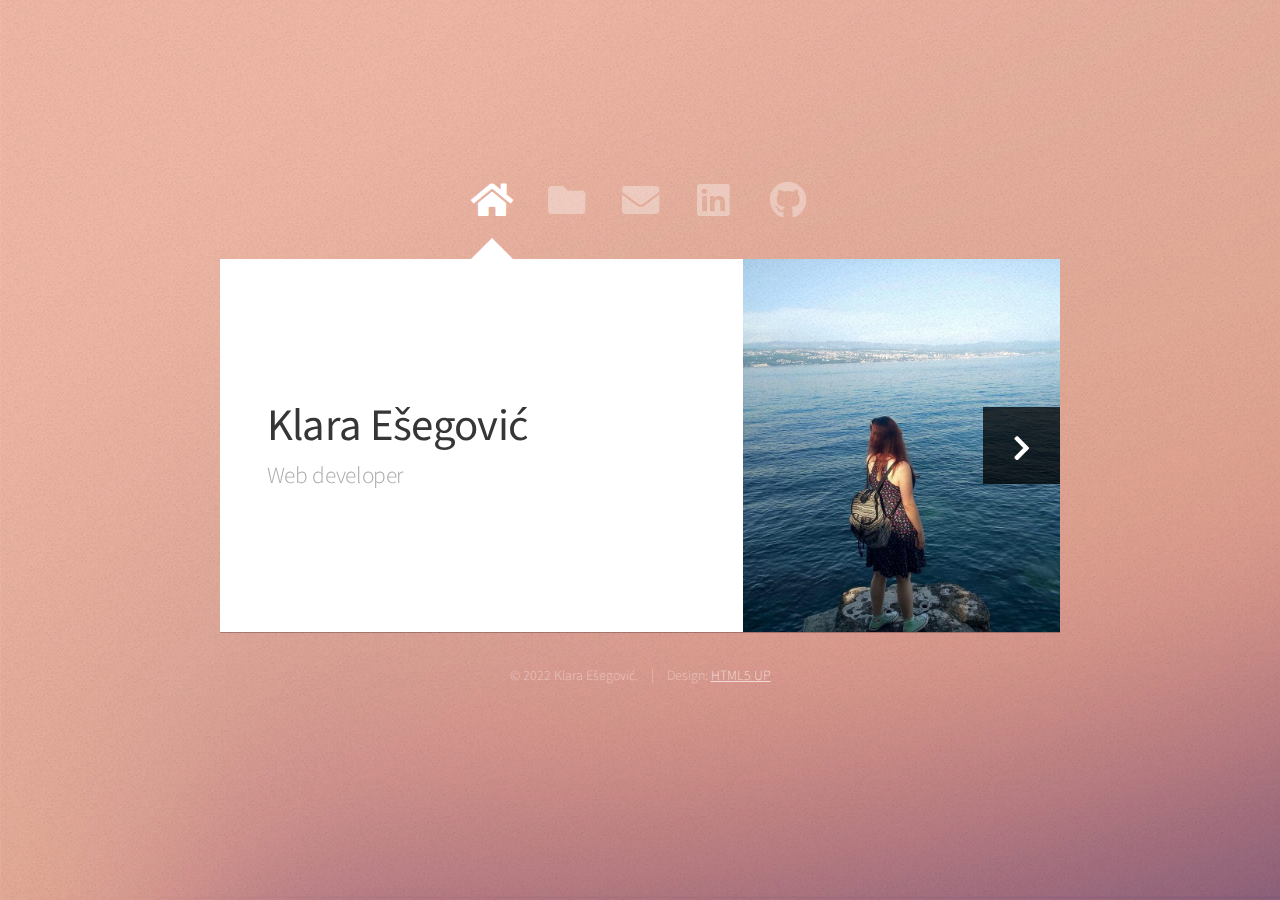
==== commit f0e7413f: "Update index.html" ====
--- a/index.html
+++ b/index.html
@@ -97,7 +97,7 @@
 								<header>
 									<h2>Contact Me</h2>
 								</header>
-									<form action="mailto:klara.esegovic@gmail.com" method="post" enctype="text/plain"
+								<form action="mailto:klara.esegovic@gmail.com" method="post" enctype="text/plain">
 									<div>
 										<div class="row">
 											<div class="col-6 col-12-medium">
